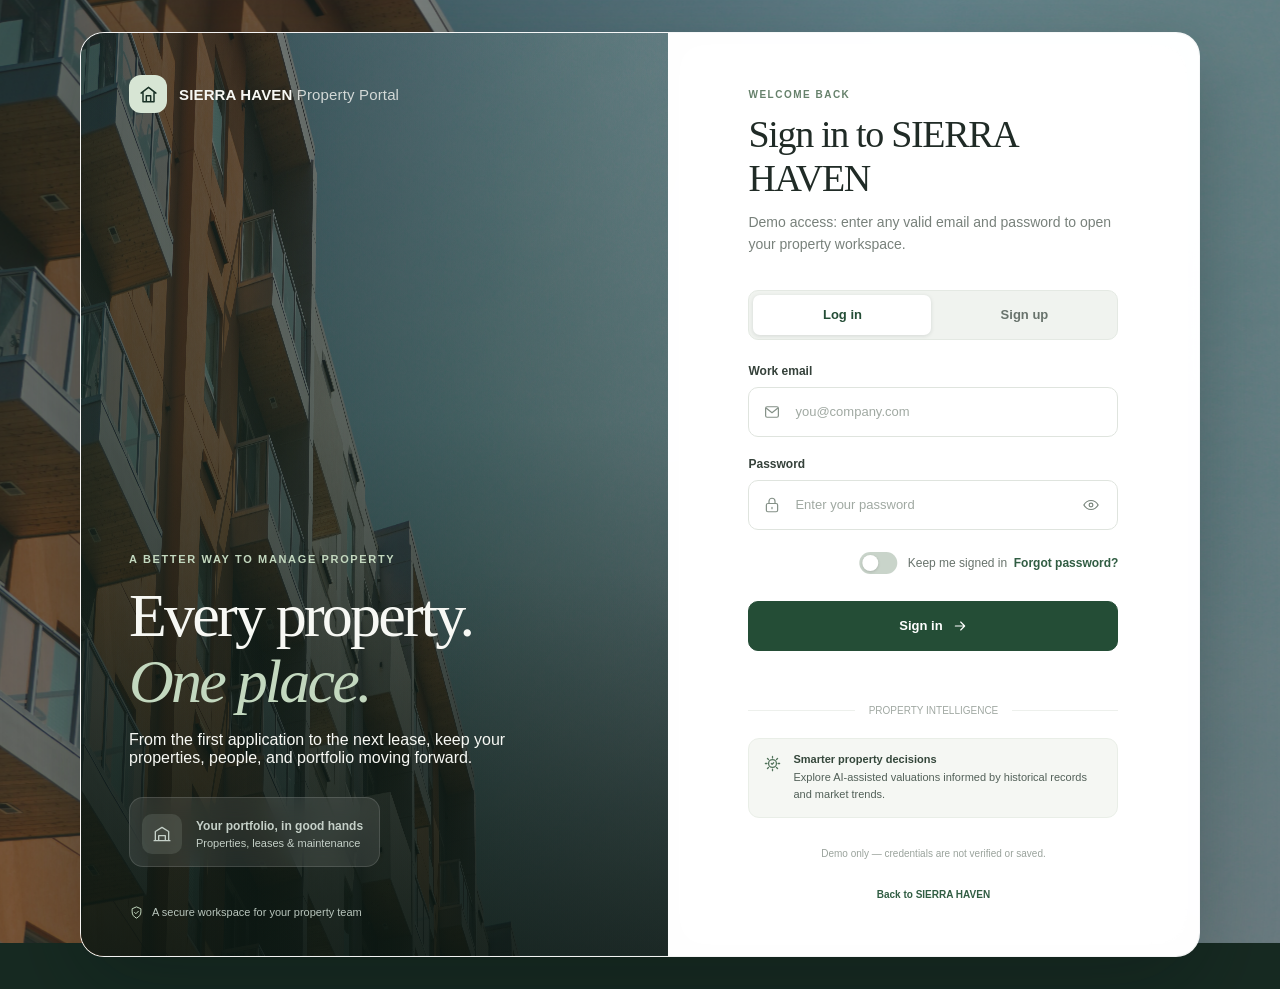
==== yolo-main/yolo-main/yolo-main/LOGIN PANEL/Index.html @ ba0967fb "first commit" ====
<!DOCTYPE html>
<html lang="en">
<head>
  <meta charset="UTF-8">
  <meta name="viewport" content="width=device-width, initial-scale=1.0">
  <meta name="theme-color" content="#14251f">
  <title>Sign in | SIERRA HAVEN</title>
  <style>
    :root {
      color-scheme: light;
      font-family: Inter, "Segoe UI", Arial, sans-serif;
      color: #202b26;
      background: #f5f6f2;
      font-synthesis: none;
      text-rendering: optimizeLegibility;
      -webkit-font-smoothing: antialiased;
      -moz-osx-font-smoothing: grayscale;
    }

    * { box-sizing: border-box; }

    body {
      min-width: 320px;
      min-height: 100vh;
      margin: 0;
      display: grid;
      place-items: center;
      padding: 32px;
      position: relative;
      isolation: isolate;
      overflow-x: hidden;
      background: #172a22;
    }

    body::before {
      position: fixed;
      z-index: -1;
      inset: -24px;
      content: "";
      background:
        linear-gradient(115deg, rgb(12 27 21 / 63%), rgb(20 37 31 / 34%) 54%, rgb(16 29 24 / 45%)),
        url("bg.jpg") center / cover;
      transform: translate3d(var(--parallax-x, 0px), var(--parallax-y, 0px), 0) scale(1.04);
      will-change: transform;
    }

    .login-shell {
      width: min(1120px, 100%);
      min-height: 680px;
      display: grid;
      grid-template-columns: 1.05fr 0.95fr;
      overflow: hidden;
      background: rgb(255 255 255 / 89%);
      border: 1px solid rgb(255 255 255 / 52%);
      border-radius: 24px;
      box-shadow: 0 28px 90px rgb(8 20 15 / 30%);
      backdrop-filter: blur(18px);
      -webkit-backdrop-filter: blur(18px);
    }

    .brand-panel {
      position: relative;
      display: flex;
      flex-direction: column;
      justify-content: space-between;
      min-height: 680px;
      overflow: hidden;
      padding: 42px 48px 36px;
      color: #f7f8f4;
      background:
        linear-gradient(0deg, rgb(10 22 17 / 84%), rgb(14 31 24 / 44%) 58%, rgb(13 26 21 / 31%)),
        linear-gradient(90deg, rgb(15 32 25 / 48%), rgb(15 32 25 / 12%)),
        url("bg.jpg");
      background-position:
        center,
        center,
        calc(50% + var(--parallax-x, 0px)) calc(50% + var(--parallax-y, 0px));
      background-size: auto, auto, 112% 112%;
    }

    .brand-panel::after {
      position: absolute;
      z-index: 0;
      content: "";
      pointer-events: none;
    }

    .brand-panel::after {
      right: 0;
      bottom: 0;
      left: 0;
      height: 42%;
      background: linear-gradient(transparent, rgb(9 21 16 / 26%));
    }

    .brand-header,
    .brand-copy,
    .brand-footer { position: relative; z-index: 1; }

    .brand-header {
      display: flex;
      align-items: center;
      gap: 12px;
      font-size: 15px;
      font-weight: 650;
      letter-spacing: 0.01em;
    }

    .brand-mark {
      width: 38px;
      height: 38px;
      display: grid;
      place-items: center;
      color: #183025;
      background: #d7e5d4;
      border-radius: 12px;
    }

    .brand-copy { max-width: 435px; margin-top: auto; padding: 56px 0 38px; }

    .eyebrow {
      margin: 0 0 18px;
      color: #c3d8bf;
      font-size: 11px;
      font-weight: 700;
      letter-spacing: 0.15em;
      text-transform: uppercase;
    }

    .brand-copy h1 {
      margin: 0;
      font-family: Georgia, "Times New Roman", serif;
      font-size: clamp(42px, 5vw, 62px);
      font-weight: 400;
      letter-spacing: -0.045em;
      line-height: 1.06;
    }

    .brand-copy h1 span { color: #c3d8bf; font-style: italic; }

    .brand-copy > p:last-child {
      max-width: 360px;
      margin: 22px 0 0;
      color: #c5d0c8;
      font-size: 15px;
      line-height: 1.75;
    }

    .property-card {
      display: flex;
      align-items: center;
      gap: 14px;
      width: fit-content;
      margin-top: 30px;
      padding: 12px 16px 12px 12px;
      background: rgb(255 255 255 / 9%);
      border: 1px solid rgb(255 255 255 / 13%);
      border-radius: 14px;
      backdrop-filter: blur(12px);
    }

    .property-icon {
      width: 40px;
      height: 40px;
      display: grid;
      place-items: center;
      color: #d7e5d4;
      background: rgb(215 229 212 / 12%);
      border-radius: 10px;
    }

    .property-card strong,
    .property-card span { display: block; }

    .property-card .property-icon { display: grid; }

    .property-card strong { font-size: 12px; font-weight: 600; }
    .property-card span { margin-top: 4px; color: #c5d0c8; font-size: 11px; }

    .brand-footer {
      display: flex;
      align-items: center;
      gap: 8px;
      color: #b8c5bc;
      font-size: 11px;
    }

    .brand-footer svg { color: #c3d8bf; }

    .form-panel {
      display: grid;
      place-items: center;
      padding: 56px;
      background: rgb(255 255 255 / 91%);
      backdrop-filter: blur(18px);
      -webkit-backdrop-filter: blur(18px);
    }

    .form-content { width: min(100%, 370px); }

    .mobile-brand {
      display: none;
      align-items: center;
      gap: 10px;
      margin-bottom: 44px;
      color: #20372b;
      font-size: 14px;
      font-weight: 650;
    }

    .mobile-brand .brand-mark { width: 34px; height: 34px; }

    .form-heading { margin-bottom: 34px; }

    .form-heading .eyebrow {
      margin-bottom: 12px;
      color: #66816b;
      font-size: 10px;
    }

    .form-heading h2 {
      margin: 0;
      color: #202b26;
      font-family: Georgia, "Times New Roman", serif;
      font-size: 38px;
      font-weight: 400;
      letter-spacing: -0.035em;
    }

    .form-heading p:last-child {
      margin: 11px 0 0;
      color: #78817b;
      font-size: 14px;
      line-height: 1.6;
    }

    .auth-choice {
      display: grid;
      grid-template-columns: 1fr 1fr;
      gap: 4px;
      margin: 0 0 24px;
      padding: 4px;
      background: #f0f3ef;
      border: 1px solid #e4e9e3;
      border-radius: 10px;
    }

    .auth-choice button {
      min-height: 40px;
      color: #68736c;
      background: transparent;
      border: 0;
      border-radius: 7px;
      cursor: pointer;
      font: inherit;
      font-size: 13px;
      font-weight: 600;
    }

    .auth-choice button[aria-selected="true"] {
      color: #244d36;
      background: #fff;
      box-shadow: 0 1px 4px rgb(20 37 31 / 12%);
    }

    .auth-choice button:focus-visible {
      outline: 2px solid #5e8067;
      outline-offset: 2px;
    }

    [hidden] { display: none !important; }

    .field { margin-bottom: 20px; }

    .field label {
      display: block;
      margin-bottom: 9px;
      color: #35413a;
      font-size: 12px;
      font-weight: 650;
    }

    .input-wrap { position: relative; }

    .input-wrap > svg {
      position: absolute;
      top: 50%;
      left: 15px;
      width: 18px;
      height: 18px;
      color: #849087;
      transform: translateY(-50%);
      pointer-events: none;
    }

    .field input {
      width: 100%;
      height: 50px;
      padding: 0 46px;
      color: #26332b;
      background: #fff;
      border: 1px solid #dfe4de;
      border-radius: 10px;
      outline: none;
      font: inherit;
      font-size: 13px;
      transition: border-color 160ms ease, box-shadow 160ms ease;
    }

    .field input::placeholder { color: #a0a9a2; }

    .field input:focus {
      border-color: #5e8067;
      box-shadow: 0 0 0 3px rgb(94 128 103 / 13%);
    }

    .password-toggle {
      position: absolute;
      top: 50%;
      right: 12px;
      display: grid;
      place-items: center;
      width: 30px;
      height: 30px;
      padding: 0;
      color: #78847b;
      background: transparent;
      border: 0;
      border-radius: 6px;
      cursor: pointer;
      transform: translateY(-50%);
    }

    .password-toggle:hover { color: #263d30; background: #f2f5f1; }
    .password-toggle:focus-visible { outline: 2px solid #5e8067; outline-offset: 2px; }

    .form-options {
      position: relative;
      display: flex;
      align-items: center;
      min-height: 26px;
      margin: 1px 0 25px;
      font-size: 12px;
    }

    .remember-option {
      position: absolute;
      left: 50%;
      display: inline-flex;
      align-items: center;
      gap: 10px;
      color: #68736c;
      cursor: pointer;
      transform: translateX(-50%);
    }

    .remember-option input {
      position: absolute;
      width: 1px;
      height: 1px;
      opacity: 0;
      pointer-events: none;
    }

    .remember-option .switch-track {
      position: relative;
      width: 38px;
      height: 22px;
      background: #c9d4ca;
      border-radius: 999px;
      transition: background 180ms ease;
      flex: 0 0 auto;
    }

    .remember-option .switch-track::before {
      position: absolute;
      top: 3px;
      left: 3px;
      width: 16px;
      height: 16px;
      content: "";
      background: #fff;
      border-radius: 50%;
      box-shadow: 0 1px 3px rgb(0 0 0 / 15%);
      transition: transform 180ms ease;
    }

    .remember-option input:checked + .switch-track {
      background: #315d43;
    }

    .remember-option input:checked + .switch-track::before {
      transform: translateX(16px);
    }

    .remember-label {
      color: #68736c;
    }

    .text-link {
      margin-left: auto;
      color: #315d43;
      font-weight: 600;
      text-decoration: none;
    }

    .text-link:hover { text-decoration: underline; }

    .submit-button {
      width: 100%;
      min-height: 50px;
      display: flex;
      align-items: center;
      justify-content: center;
      gap: 9px;
      color: #fff;
      background: #244d36;
      border: 1px solid #244d36;
      border-radius: 10px;
      cursor: pointer;
      font: inherit;
      font-size: 13px;
      font-weight: 650;
      transition: background 160ms ease, transform 160ms ease;
    }

    .submit-button:hover { background: #1a3d2a; }
    .submit-button:active { transform: translateY(1px); }
    .submit-button:focus-visible { outline: 3px solid rgb(49 93 67 / 30%); outline-offset: 3px; }
    .submit-button:disabled { cursor: wait; opacity: 0.75; }

    .status-message {
      min-height: 20px;
      margin: 12px 0 0;
      color: #a43e32;
      font-size: 12px;
      line-height: 1.5;
    }

    .status-message:empty { visibility: hidden; }
    .status-message[data-state="success"] { color: #315d43; }

    .form-divider {
      display: flex;
      align-items: center;
      gap: 14px;
      margin: 22px 0;
      color: #a0a8a2;
      font-size: 10px;
    }

    .form-divider::before,
    .form-divider::after {
      height: 1px;
      flex: 1;
      content: "";
      background: #edf0ec;
    }

    .ai-note {
      display: flex;
      align-items: flex-start;
      gap: 11px;
      padding: 14px;
      color: #526058;
      background: #f5f7f3;
      border: 1px solid #e9eee7;
      border-radius: 11px;
    }

    .ai-note svg { flex: 0 0 auto; margin-top: 1px; color: #52735b; }
    .ai-note strong { display: block; margin-bottom: 4px; color: #35473b; font-size: 11px; }
    .ai-note p { margin: 0; font-size: 11px; line-height: 1.55; }

    .form-footer {
      margin: 30px 0 0;
      color: #9aa39c;
      font-size: 10px;
      text-align: center;
    }

    @media (max-width: 860px) {
      body { padding: 20px; }
      .login-shell { grid-template-columns: 0.9fr 1.1fr; }
      .brand-panel { padding: 34px 32px 30px; }
      .form-panel { padding: 42px 34px; }
      .brand-copy h1 { font-size: 48px; }
    }

    @media (max-width: 640px) {
      body { display: block; padding: 0; }
      .login-shell {
        width: 100%;
        min-height: 100vh;
        display: block;
        border: 0;
        border-radius: 0;
        box-shadow: none;
        background: transparent;
        backdrop-filter: none;
        -webkit-backdrop-filter: none;
      }
      .brand-panel { display: none; }
      .form-panel {
        min-height: 100vh;
        padding: 34px 26px;
        background: rgb(255 255 255 / 94%);
      }
      .mobile-brand { display: flex; }
      .form-heading h2 { font-size: 35px; }
    }

    @media (prefers-reduced-motion: reduce) {
      *, *::before, *::after { scroll-behavior: auto !important; transition-duration: 0.01ms !important; }
      body::before { transform: none; }
    }
  </style>
</head>
<body>
  <main class="login-shell">
    <section class="brand-panel" aria-labelledby="brand-title">
      <div class="brand-header">
        <span class="brand-mark" aria-hidden="true">
          <svg width="21" height="21" viewBox="0 0 24 24" fill="none">
            <path d="M3.5 10.4 12 3.8l8.5 6.6M5.7 9.3v10.9h12.6V9.3M9.5 20.2v-6.8h5v6.8" stroke="currentColor" stroke-width="1.7" stroke-linecap="round" stroke-linejoin="round"/>
          </svg>
        </span>
        <span>SIERRA HAVEN <span style="font-weight: 400; opacity: .8;">Property Portal</span></span>
      </div>

      <div class="brand-copy">
        <p class="eyebrow">A better way to manage property</p>
        <h1 id="brand-title">Every property.<br><span>One place.</span></h1>
        <p>From the first application to the next lease, keep your properties, people, and portfolio moving forward.</p>
        <div class="property-card">
          <span class="property-icon" aria-hidden="true">
            <svg width="20" height="20" viewBox="0 0 24 24" fill="none">
              <path d="M4 20V9l8-5 8 5v11M8 20v-6h8v6M2.5 20h19" stroke="currentColor" stroke-width="1.6" stroke-linecap="round" stroke-linejoin="round"/>
            </svg>
          </span>
          <span><strong>Your portfolio, in good hands</strong><span>Properties, leases &amp; maintenance</span></span>
        </div>
      </div>

      <div class="brand-footer">
        <svg width="15" height="15" viewBox="0 0 24 24" fill="none" aria-hidden="true">
          <path d="M12 3 5 6v5c0 4.7 3 8.1 7 10 4-1.9 7-5.3 7-10V6l-7-3Z" stroke="currentColor" stroke-width="1.6" stroke-linejoin="round"/>
          <path d="m9 12 2 2 4-4" stroke="currentColor" stroke-width="1.6" stroke-linecap="round" stroke-linejoin="round"/>
        </svg>
        A secure workspace for your property team
      </div>
    </section>

    <section class="form-panel" aria-labelledby="login-title">
      <div class="form-content">
        <div class="mobile-brand">
          <span class="brand-mark" aria-hidden="true">
            <svg width="19" height="19" viewBox="0 0 24 24" fill="none">
              <path d="M3.5 10.4 12 3.8l8.5 6.6M5.7 9.3v10.9h12.6V9.3M9.5 20.2v-6.8h5v6.8" stroke="currentColor" stroke-width="1.7" stroke-linecap="round" stroke-linejoin="round"/>
            </svg>
          </span>
          <span>SIERRA HAVEN</span>
        </div>

        <header class="form-heading">
          <p class="eyebrow">Welcome back</p>
          <h2 id="login-title">Sign in to SIERRA HAVEN</h2>
          <p>Demo access: enter any valid email and password to open your property workspace.</p>
        </header>

        <div class="auth-choice" role="tablist" aria-label="Choose an account action">
          <button type="button" id="loginTab" role="tab" aria-selected="true" aria-controls="loginForm">Log in</button>
          <button type="button" id="signupTab" role="tab" aria-selected="false" aria-controls="loginForm" tabindex="-1">Sign up</button>
        </div>

        <form id="loginForm">
          <div class="field" id="nameField" hidden>
            <label for="fullName">Full name</label>
            <div class="input-wrap">
              <svg viewBox="0 0 24 24" fill="none" aria-hidden="true">
                <circle cx="12" cy="8" r="3.5" stroke="currentColor" stroke-width="1.6"/>
                <path d="M4.5 20c.7-3.4 3.4-5.2 7.5-5.2s6.8 1.8 7.5 5.2" stroke="currentColor" stroke-width="1.6" stroke-linecap="round"/>
              </svg>
              <input type="text" id="fullName" name="fullName" placeholder="Your name" autocomplete="name" pattern="[A-Za-z0-9_*#]+" title="Use only letters, numbers, _, *, or #. Spaces and other symbols are not allowed." inputmode="text" disabled>
            </div>
          </div>

          <div class="field">
            <label for="email">Work email</label>
            <div class="input-wrap">
              <svg viewBox="0 0 24 24" fill="none" aria-hidden="true">
                <rect x="3.5" y="5" width="17" height="14" rx="2" stroke="currentColor" stroke-width="1.6"/>
                <path d="m4.5 7 7.5 6 7.5-6" stroke="currentColor" stroke-width="1.6" stroke-linecap="round" stroke-linejoin="round"/>
              </svg>
              <input type="email" id="email" name="email" placeholder="you@company.com" autocomplete="username" required>
            </div>
          </div>

          <div class="field">
            <label for="password">Password</label>
            <div class="input-wrap">
              <svg viewBox="0 0 24 24" fill="none" aria-hidden="true">
                <rect x="4.5" y="10" width="15" height="11" rx="2" stroke="currentColor" stroke-width="1.6"/>
                <path d="M8 10V7a4 4 0 0 1 8 0v3m-4 5v2" stroke="currentColor" stroke-width="1.6" stroke-linecap="round"/>
              </svg>
              <input type="password" id="password" name="password" placeholder="Enter your password" autocomplete="current-password" pattern="[A-Za-z0-9_*#]+" title="Use only letters, numbers, _, *, or #. Spaces and other symbols are not allowed." inputmode="text" required>
              <button class="password-toggle" type="button" id="passwordToggle" aria-label="Show password" aria-pressed="false">
                <svg width="18" height="18" viewBox="0 0 24 24" fill="none" aria-hidden="true">
                  <path d="M2.5 12s3.4-6 9.5-6 9.5 6 9.5 6-3.4 6-9.5 6-9.5-6-9.5-6Z" stroke="currentColor" stroke-width="1.6"/>
                  <circle cx="12" cy="12" r="2.5" stroke="currentColor" stroke-width="1.6"/>
                </svg>
              </button>
            </div>
          </div>

          <div class="form-options">
            <label class="remember-option">
              <input type="checkbox" name="remember">
              <span class="switch-track" aria-hidden="true"></span>
              <span class="remember-label">Keep me signed in</span>
            </label>
            <a class="text-link" href="mailto:support@haven.example?subject=Password%20help">Forgot password?</a>
          </div>

          <button class="submit-button" id="submitButton" type="submit">
            Sign in
            <svg width="16" height="16" viewBox="0 0 24 24" fill="none" aria-hidden="true">
              <path d="M5 12h14m-6-6 6 6-6 6" stroke="currentColor" stroke-width="1.7" stroke-linecap="round" stroke-linejoin="round"/>
            </svg>
          </button>
          <p class="status-message" id="statusMessage" role="status" aria-live="polite"></p>
        </form>

        <div class="form-divider">PROPERTY INTELLIGENCE</div>
        <aside class="ai-note" aria-label="AI property valuation feature">
          <svg width="19" height="19" viewBox="0 0 24 24" fill="none" aria-hidden="true">
            <path d="M12 3v2m0 14v2M3 12h2m14 0h2M5.6 5.6 7 7m10 10 1.4 1.4m0-12.8L17 7M7 17l-1.4 1.4" stroke="currentColor" stroke-width="1.6" stroke-linecap="round"/>
            <circle cx="12" cy="12" r="5" stroke="currentColor" stroke-width="1.6"/>
            <path d="m10.5 12 1 1 2-2" stroke="currentColor" stroke-width="1.5" stroke-linecap="round" stroke-linejoin="round"/>
          </svg>
          <div>
            <strong>Smarter property decisions</strong>
            <p>Explore AI-assisted valuations informed by historical records and market trends.</p>
          </div>
        </aside>
        <p class="form-footer">Demo only — credentials are not verified or saved.</p>
        <p class="form-footer"><a class="text-link" href="../MAIN%20WEB/index.html">Back to SIERRA HAVEN</a></p>
      </div>
    </section>
  </main>

  <script>
    const loginForm = document.getElementById("loginForm");
    const passwordInput = document.getElementById("password");
    const passwordToggle = document.getElementById("passwordToggle");
    const submitButton = document.getElementById("submitButton");
    const statusMessage = document.getElementById("statusMessage");
    const loginTab = document.getElementById("loginTab");
    const signupTab = document.getElementById("signupTab");
    const nameField = document.getElementById("nameField");
    const fullNameInput = document.getElementById("fullName");
    const formTitle = document.getElementById("login-title");
    const formDescription = document.querySelector(".form-heading p:last-child");
    const rememberOptions = document.querySelector(".form-options");
    const prefersReducedMotion = window.matchMedia("(prefers-reduced-motion: reduce)");
    let isSignUp = false;

    const setAuthMode = (signUp) => {
      isSignUp = signUp;
      loginTab.setAttribute("aria-selected", String(!signUp));
      loginTab.tabIndex = signUp ? -1 : 0;
      signupTab.setAttribute("aria-selected", String(signUp));
      signupTab.tabIndex = signUp ? 0 : -1;
      nameField.hidden = !signUp;
      fullNameInput.disabled = !signUp;
      fullNameInput.required = signUp;
      passwordInput.autocomplete = signUp ? "new-password" : "current-password";
      rememberOptions.hidden = signUp;
      formTitle.textContent = signUp ? "Create your account" : "Sign in to SIERRA HAVEN";
      formDescription.textContent = signUp
        ? "Create a demo account to continue to your property workspace."
        : "Demo access: enter any valid email and password to open your property workspace.";
      submitButton.innerHTML = signUp
        ? 'Sign up <svg width="16" height="16" viewBox="0 0 24 24" fill="none" aria-hidden="true"><path d="M5 12h14m-6-6 6 6-6 6" stroke="currentColor" stroke-width="1.7" stroke-linecap="round" stroke-linejoin="round"/></svg>'
        : 'Sign in <svg width="16" height="16" viewBox="0 0 24 24" fill="none" aria-hidden="true"><path d="M5 12h14m-6-6 6 6-6 6" stroke="currentColor" stroke-width="1.7" stroke-linecap="round" stroke-linejoin="round"/></svg>';
      statusMessage.textContent = "";
      statusMessage.removeAttribute("data-state");
    };

    loginTab.addEventListener("click", () => setAuthMode(false));
    signupTab.addEventListener("click", () => setAuthMode(true));
    [loginTab, signupTab].forEach((tab) => {
      tab.addEventListener("keydown", (event) => {
        if (event.key === "ArrowLeft" || event.key === "ArrowRight") {
          event.preventDefault();
          const nextTab = tab === loginTab ? signupTab : loginTab;
          nextTab.focus();
          nextTab.click();
        }
      });
    });

    if (!prefersReducedMotion.matches) {
      let targetX = 0;
      let targetY = 0;
      let currentX = 0;
      let currentY = 0;
      let animationFrame = 0;

      const animateBackground = () => {
        currentX += (targetX - currentX) * 0.12;
        currentY += (targetY - currentY) * 0.12;
        document.body.style.setProperty("--parallax-x", `${currentX.toFixed(2)}px`);
        document.body.style.setProperty("--parallax-y", `${currentY.toFixed(2)}px`);

        if (Math.abs(targetX - currentX) > 0.08 || Math.abs(targetY - currentY) > 0.08) {
          animationFrame = window.requestAnimationFrame(animateBackground);
        } else {
          currentX = targetX;
          currentY = targetY;
          document.body.style.setProperty("--parallax-x", `${currentX.toFixed(2)}px`);
          document.body.style.setProperty("--parallax-y", `${currentY.toFixed(2)}px`);
          animationFrame = 0;
        }
      };

      const scheduleBackground = () => {
        if (!animationFrame) animationFrame = window.requestAnimationFrame(animateBackground);
      };

      window.addEventListener("pointermove", (event) => {
        targetX = (0.5 - event.clientX / window.innerWidth) * 24;
        targetY = (0.5 - event.clientY / window.innerHeight) * 18;
        scheduleBackground();
      }, { passive: true });

      const resetBackground = () => {
        targetX = 0;
        targetY = 0;
        scheduleBackground();
      };

      window.addEventListener("pointerup", resetBackground, { passive: true });
      window.addEventListener("pointercancel", resetBackground, { passive: true });
      window.addEventListener("blur", resetBackground);
    }

    const restrictedPattern = /^[A-Za-z0-9_*#]+$/;

    const restrictInputValue = (input) => {
      const original = input.value;
      const sanitized = original.replace(/\s|[^A-Za-z0-9_*#]/g, "");
      if (sanitized !== original) {
        input.value = sanitized;
      }
    };

    const validateRestrictedInput = () => {
      const targetInputs = [passwordInput];
      if (isSignUp && !fullNameInput.disabled) targetInputs.push(fullNameInput);

      for (const input of targetInputs) {
        const originalValue = input.value;
        const sanitizedValue = originalValue.replace(/\s|[^A-Za-z0-9_*#]/g, "");

        if (sanitizedValue !== originalValue) {
          input.value = sanitizedValue;
          statusMessage.textContent = "Only letters, numbers, _, *, and # are allowed. Spaces and other symbols are not permitted.";
          statusMessage.removeAttribute("data-state");
          input.focus();
          return false;
        }

        if (originalValue && !restrictedPattern.test(originalValue)) {
          statusMessage.textContent = "Only letters, numbers, _, *, and # are allowed. Spaces and other symbols are not permitted.";
          statusMessage.removeAttribute("data-state");
          input.focus();
          return false;
        }
      }

      return true;
    };

    [passwordInput, fullNameInput].forEach((input) => {
      if (!input) return;
      input.addEventListener("input", () => {
        restrictInputValue(input);
        if (statusMessage.textContent.includes("Only letters, numbers")) {
          statusMessage.textContent = "";
          statusMessage.removeAttribute("data-state");
        }
      });
    });

    passwordToggle.addEventListener("click", () => {
      const showPassword = passwordInput.type === "password";
      passwordInput.type = showPassword ? "text" : "password";
      passwordToggle.setAttribute("aria-label", showPassword ? "Hide password" : "Show password");
      passwordToggle.setAttribute("aria-pressed", String(showPassword));
    });

    loginForm.addEventListener("submit", (event) => {
      event.preventDefault();
      statusMessage.textContent = "";
      statusMessage.removeAttribute("data-state");

      if (!validateRestrictedInput()) {
        return;
      }

      submitButton.disabled = true;
      submitButton.textContent = isSignUp ? "Creating account..." : "Signing in...";
      statusMessage.dataset.state = "success";
      statusMessage.textContent = isSignUp
        ? "Demo account created. Opening the property portal..."
        : "Demo sign-in successful. Opening the property portal...";
      window.setTimeout(() => {
        window.location.assign("../MAIN%20WEB/tenant-dashboard.html");
      }, 400);
    });
  </script>
</body>
</html>
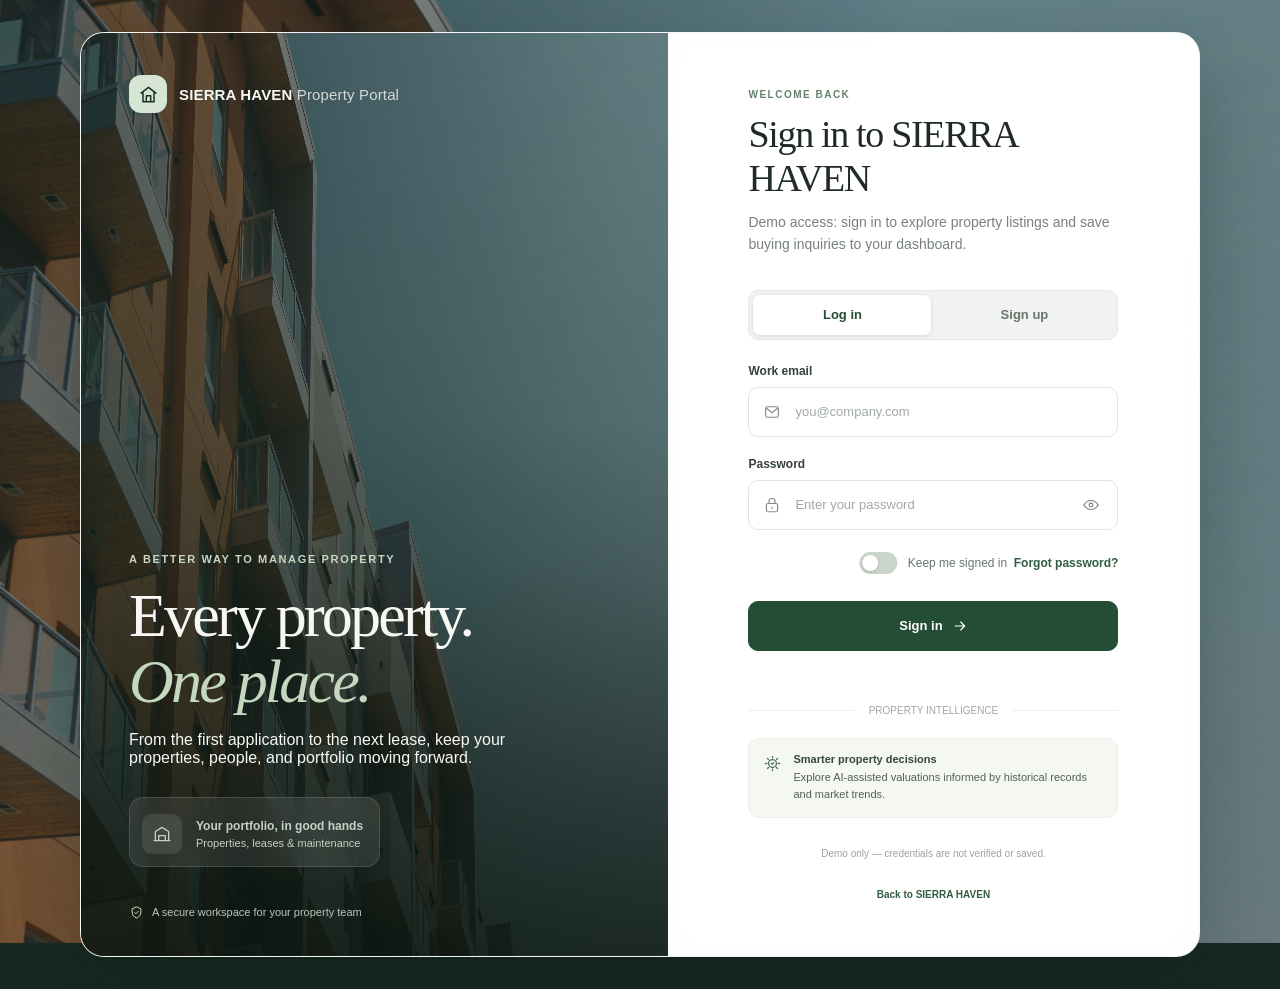
==== commit dab52bd3: "Your commit message here" ====
--- a/yolo-main/yolo-main/yolo-main/LOGIN PANEL/Index.html
+++ b/yolo-main/yolo-main/yolo-main/LOGIN PANEL/Index.html
@@ -565,7 +565,7 @@
         <header class="form-heading">
           <p class="eyebrow">Welcome back</p>
           <h2 id="login-title">Sign in to SIERRA HAVEN</h2>
-          <p>Demo access: enter any valid email and password to open your property workspace.</p>
+          <p>Demo access: sign in to explore property listings and save buying inquiries to your dashboard.</p>
         </header>
 
         <div class="auth-choice" role="tablist" aria-label="Choose an account action">
@@ -678,8 +678,8 @@
       rememberOptions.hidden = signUp;
       formTitle.textContent = signUp ? "Create your account" : "Sign in to SIERRA HAVEN";
       formDescription.textContent = signUp
-        ? "Create a demo account to continue to your property workspace."
-        : "Demo access: enter any valid email and password to open your property workspace.";
+        ? "Create a demo account to explore property listings and save buying inquiries."
+        : "Demo access: sign in to explore property listings and save buying inquiries to your dashboard.";
       submitButton.innerHTML = signUp
         ? 'Sign up <svg width="16" height="16" viewBox="0 0 24 24" fill="none" aria-hidden="true"><path d="M5 12h14m-6-6 6 6-6 6" stroke="currentColor" stroke-width="1.7" stroke-linecap="round" stroke-linejoin="round"/></svg>'
         : 'Sign in <svg width="16" height="16" viewBox="0 0 24 24" fill="none" aria-hidden="true"><path d="M5 12h14m-6-6 6 6-6 6" stroke="currentColor" stroke-width="1.7" stroke-linecap="round" stroke-linejoin="round"/></svg>';
@@ -813,10 +813,13 @@
       submitButton.textContent = isSignUp ? "Creating account..." : "Signing in...";
       statusMessage.dataset.state = "success";
       statusMessage.textContent = isSignUp
-        ? "Demo account created. Opening the property portal..."
-        : "Demo sign-in successful. Opening the property portal...";
+        ? "Demo account created. Opening property listings..."
+        : "Demo sign-in successful. Opening property listings...";
       window.setTimeout(() => {
-        window.location.assign("../MAIN%20WEB/tenant-dashboard.html");
+        const propertyId = new URLSearchParams(window.location.search).get("property");
+        const propertyIds = ["grand-view", "riverside-lofts", "north-park-home", "coastal-villa", "midtown-suite", "oakwood-townhouse"];
+        const propertyQuery = propertyIds.includes(propertyId) ? `?property=${encodeURIComponent(propertyId)}` : "";
+        window.location.assign(`../MAIN%20WEB/dashboard.html${propertyQuery}`);
       }, 400);
     });
   </script>
